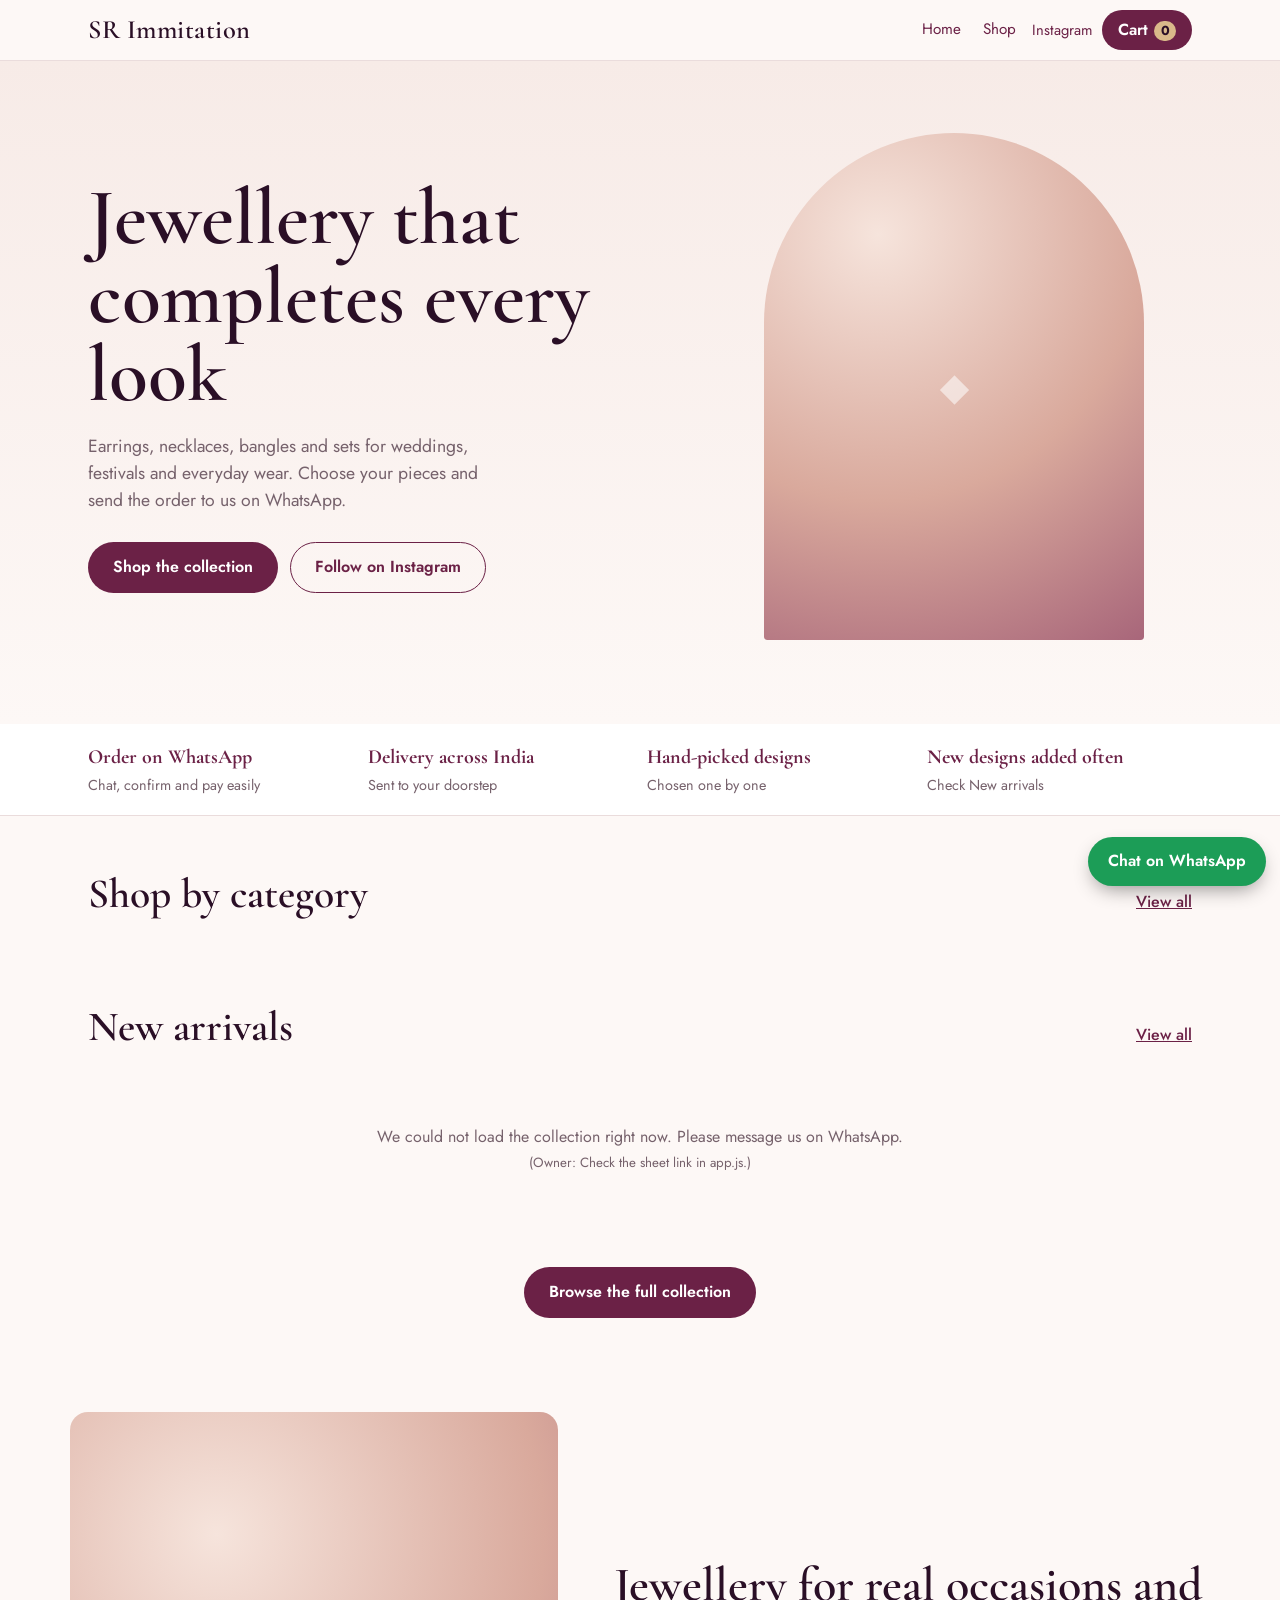
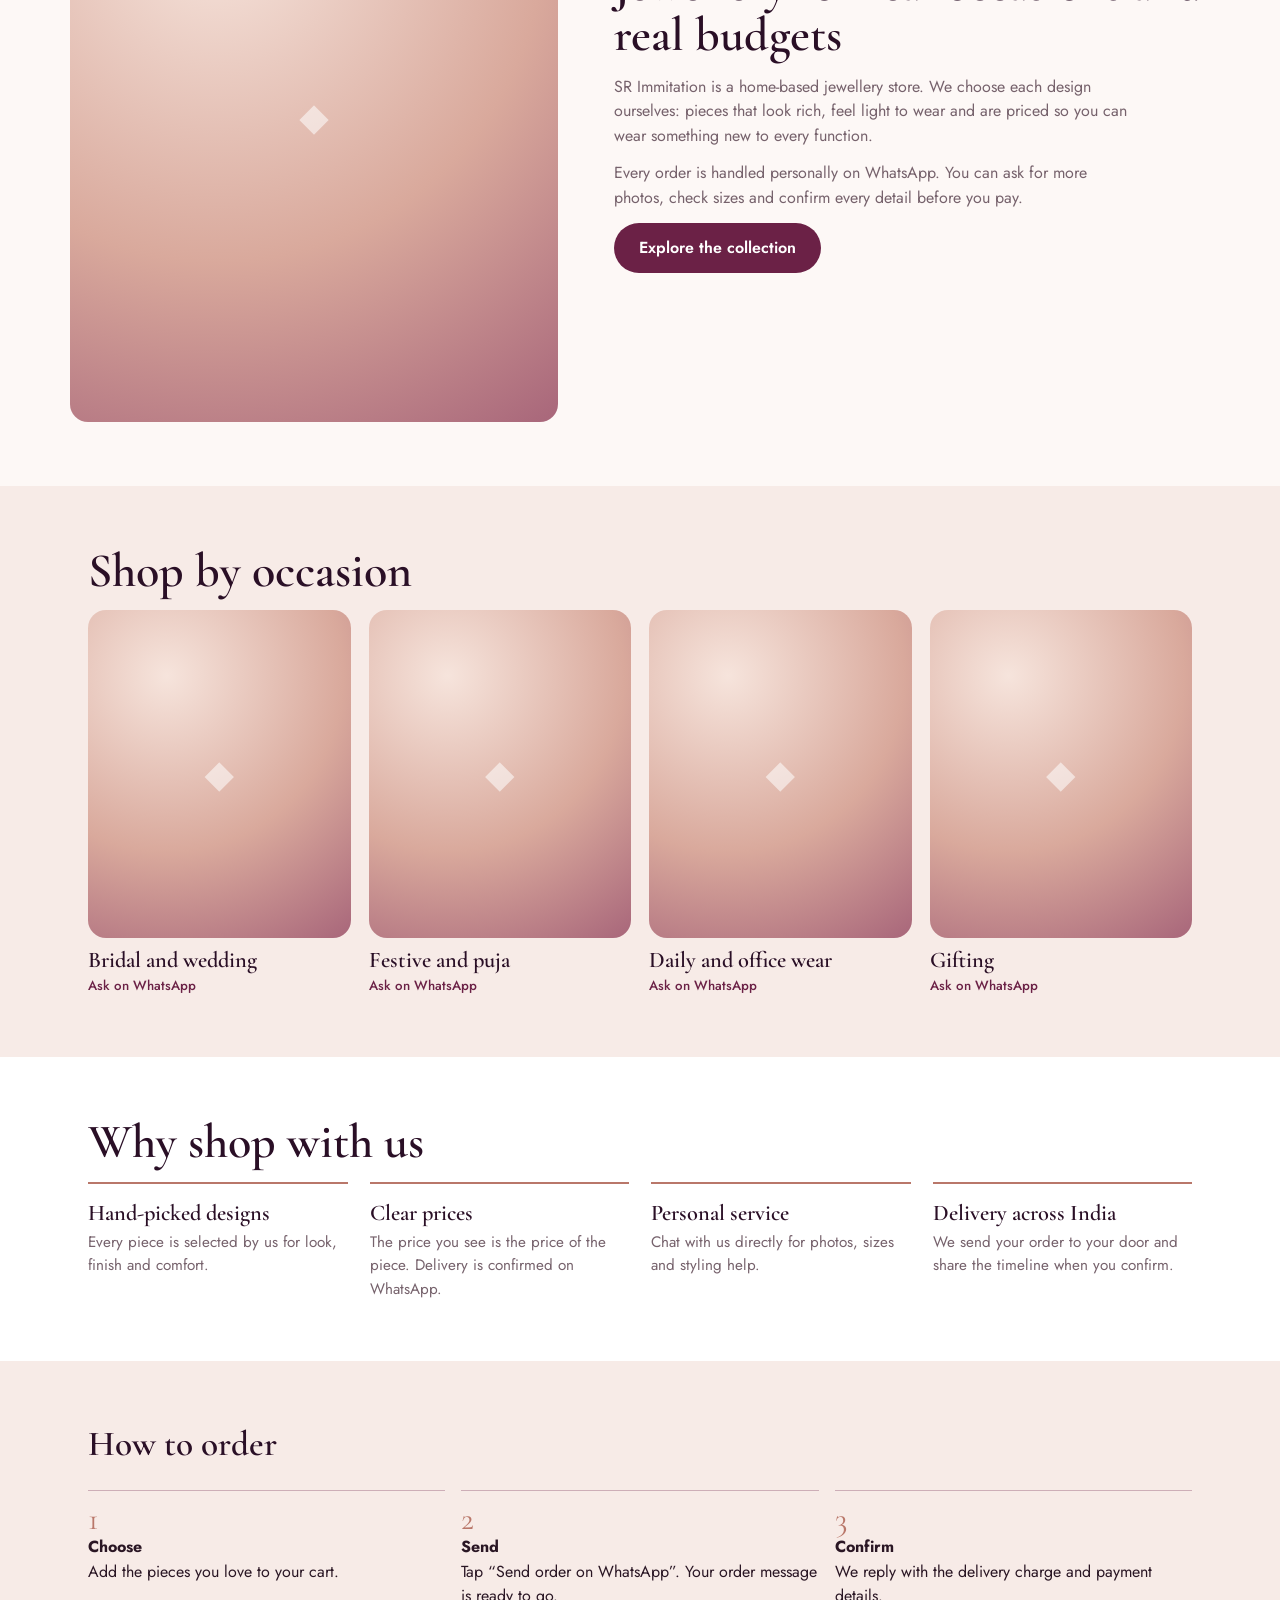
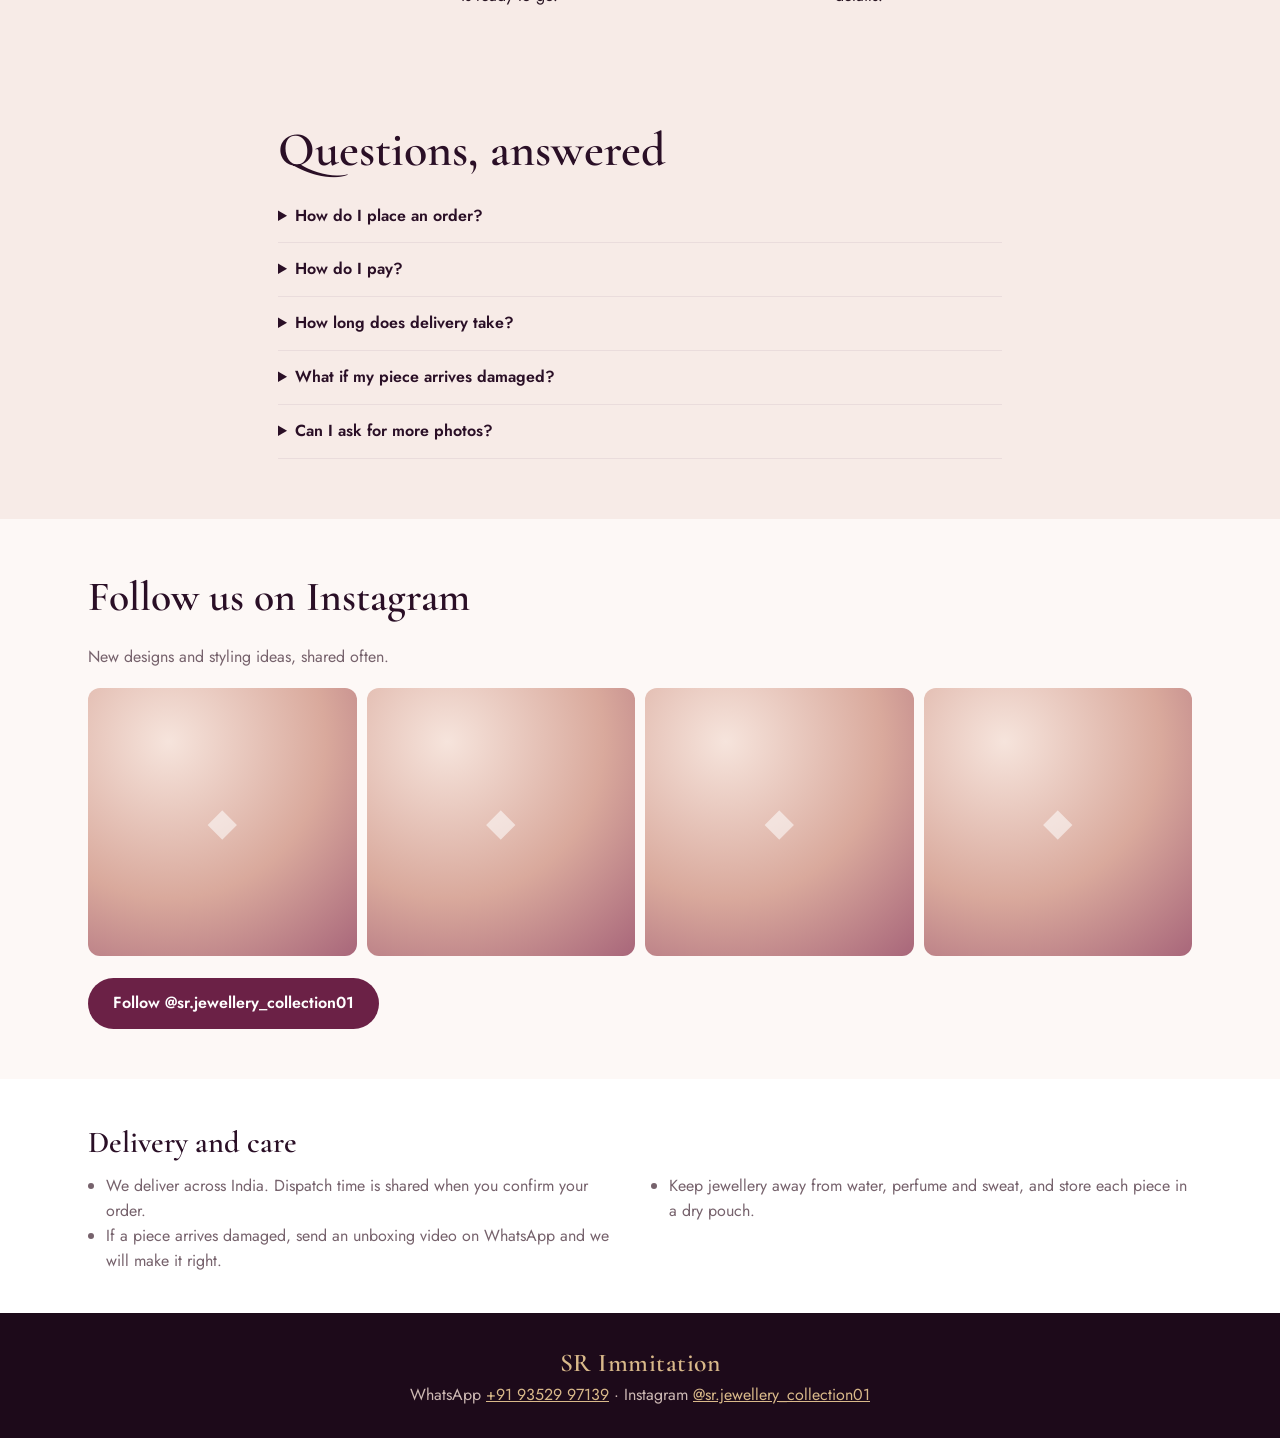
==== index.html @ 68cab9f4 "Add files via upload" ====
<!DOCTYPE html>
<html lang="en">
<head>
<meta charset="utf-8">
<meta name="viewport" content="width=device-width,initial-scale=1">
<title>SR Immitation | Imitation Jewellery</title>
<meta name="description" content="SR Immitation: earrings, necklaces, bangles and sets. Pick your pieces and order on WhatsApp.">
<meta name="theme-color" content="#2a0f26">
<link rel="preconnect" href="https://fonts.googleapis.com">
<link href="https://fonts.googleapis.com/css2?family=Cormorant+Garamond:ital,wght@0,500;0,600;1,500&family=Jost:wght@400;500;600&display=swap" rel="stylesheet">
<link rel="stylesheet" href="style.css">
</head>
<body>
<header><div class="wrap">
  <a class="brand" href="index.html">SR Immitation</a>
  <div class="nav"><a class="nl" href="index.html">Home</a><a class="nl" href="shop.html">Shop</a><a class="ig" id="igTop" target="_blank" rel="noopener">Instagram</a>
  <button class="cartbtn" id="openCart" aria-label="Open cart">Cart<b id="count">0</b></button></div>
</div></header>
<section class="hero"><div class="wrap hero-in">
  <div><h1>Jewellery that completes every look</h1>
  <p>Earrings, necklaces, bangles and sets for weddings, festivals and everyday wear. Choose your pieces and send the order to us on WhatsApp.</p>
  <div class="row"><a class="btn gold" href="shop.html">Shop the collection</a><a class="btn ghost" id="igHero" target="_blank" rel="noopener">Follow on Instagram</a></div></div>
  <figure class="im top" style="--r:3/4"><img src="images/hero.jpg" alt="SR Immitation jewellery" loading="lazy" onerror="this.remove()"></figure>
</div></section>
<section class="strip"><div class="wrap">
  <div><b>Order on WhatsApp</b><span>Chat, confirm and pay easily</span></div>
  <div><b>Delivery across India</b><span>Sent to your doorstep</span></div>
  <div><b>Hand-picked designs</b><span>Chosen one by one</span></div>
  <div><b>New designs added often</b><span>Check New arrivals</span></div>
</div></section>
<section class="wrap block"><div class="bh"><h2>Shop by category</h2><a class="more" href="shop.html">View all</a></div>
<div class="tiles" id="cats"></div></section>
<section class="wrap block"><div class="bh"><h2>New arrivals</h2><a class="more" href="shop.html">View all</a></div>
<div class="grid" id="grid" data-limit="8"><p class="msg">Loading the collection…</p></div>
<div style="text-align:center;padding-bottom:30px"><a class="btn dark" href="shop.html">Browse the full collection</a></div></section>
<section class="wrap story"><figure class="im " style="--r:4/5"><img src="images/story.jpg" alt="Jewellery being styled" loading="lazy" onerror="this.remove()"></figure>
<div><h2>Jewellery for real occasions and real budgets</h2>
<p>SR Immitation is a home-based jewellery store. We choose each design ourselves: pieces that look rich, feel light to wear and are priced so you can wear something new to every function.</p>
<p>Every order is handled personally on WhatsApp. You can ask for more photos, check sizes and confirm every detail before you pay.</p>
<a class="btn gold" href="shop.html">Explore the collection</a></div></section>
<section class="sec"><div class="wrap"><h2>Shop by occasion</h2><div class="occ"><a data-wa="bridal jewellery"><figure class="im "><img src="images/occasion-bridal.jpg" alt="Bridal and wedding" loading="lazy" onerror="this.remove()"></figure><h3>Bridal and wedding</h3><small>Ask on WhatsApp</small></a><a data-wa="festive jewellery"><figure class="im "><img src="images/occasion-festive.jpg" alt="Festive and puja" loading="lazy" onerror="this.remove()"></figure><h3>Festive and puja</h3><small>Ask on WhatsApp</small></a><a data-wa="daily wear jewellery"><figure class="im "><img src="images/occasion-daily.jpg" alt="Daily and office wear" loading="lazy" onerror="this.remove()"></figure><h3>Daily and office wear</h3><small>Ask on WhatsApp</small></a><a data-wa="a gift"><figure class="im "><img src="images/occasion-gifting.jpg" alt="Gifting" loading="lazy" onerror="this.remove()"></figure><h3>Gifting</h3><small>Ask on WhatsApp</small></a></div></div></section>
<section class="sec white"><div class="wrap"><h2>Why shop with us</h2><div class="why">
<div><h3>Hand-picked designs</h3><p>Every piece is selected by us for look, finish and comfort.</p></div>
<div><h3>Clear prices</h3><p>The price you see is the price of the piece. Delivery is confirmed on WhatsApp.</p></div>
<div><h3>Personal service</h3><p>Chat with us directly for photos, sizes and styling help.</p></div>
<div><h3>Delivery across India</h3><p>We send your order to your door and share the timeline when you confirm.</p></div>
</div></div></section>
<section class="steps"><div class="wrap">
  <h2>How to order</h2>
  <ol>
    <li><strong>Choose</strong><br>Add the pieces you love to your cart.</li>
    <li><strong>Send</strong><br>Tap “Send order on WhatsApp”. Your order message is ready to go.</li>
    <li><strong>Confirm</strong><br>We reply with the delivery charge and payment details.</li>
  </ol>
</div></section>
<section class="sec"><div class="wrap faq"><h2>Questions, answered</h2>
<details><summary>How do I place an order?</summary><p>Add pieces to your cart and tap “Send order on WhatsApp”. Your order message opens ready to send. We reply to confirm.</p></details>
<details><summary>How do I pay?</summary><p>Payment options are shared on WhatsApp when we confirm your order.</p></details>
<details><summary>How long does delivery take?</summary><p>It depends on your city. We share the dispatch and delivery time when you confirm your order.</p></details>
<details><summary>What if my piece arrives damaged?</summary><p>Send an unboxing video on WhatsApp and we will help you.</p></details>
<details><summary>Can I ask for more photos?</summary><p>Yes. Message us on WhatsApp and we will send more photos or a short video of the piece.</p></details>
</div></section>
<section class="wrap block" style="padding-bottom:50px"><div class="bh"><h2>Follow us on Instagram</h2></div><p style="color:var(--mut)">New designs and styling ideas, shared often.</p><div class="igg"><a class="igl" target="_blank" rel="noopener" aria-label="Instagram photo 1"><figure class="im " style="--r:1/1"><img src="images/insta-1.jpg" alt="Instagram photo" loading="lazy" onerror="this.remove()"></figure></a><a class="igl" target="_blank" rel="noopener" aria-label="Instagram photo 2"><figure class="im " style="--r:1/1"><img src="images/insta-2.jpg" alt="Instagram photo" loading="lazy" onerror="this.remove()"></figure></a><a class="igl" target="_blank" rel="noopener" aria-label="Instagram photo 3"><figure class="im " style="--r:1/1"><img src="images/insta-3.jpg" alt="Instagram photo" loading="lazy" onerror="this.remove()"></figure></a><a class="igl" target="_blank" rel="noopener" aria-label="Instagram photo 4"><figure class="im " style="--r:1/1"><img src="images/insta-4.jpg" alt="Instagram photo" loading="lazy" onerror="this.remove()"></figure></a></div><a class="btn dark" id="igBand" target="_blank" rel="noopener">Follow @sr.jewellery_collection01</a></section>
<section class="care"><div class="wrap">
  <h2>Delivery and care</h2>
  <ul>
    <li>We deliver across India. Dispatch time is shared when you confirm your order.</li>
    <li>If a piece arrives damaged, send an unboxing video on WhatsApp and we will make it right.</li>
    <li>Keep jewellery away from water, perfume and sweat, and store each piece in a dry pouch.</li>
  </ul>
</div></section>
<footer>
  <span class="brand">SR Immitation</span>
  <p>WhatsApp <a id="waFoot" target="_blank" rel="noopener"></a> · Instagram <a id="igFoot" target="_blank" rel="noopener"></a></p>
</footer>

<a class="wafab" id="waFab" target="_blank" rel="noopener">Chat on WhatsApp</a>
<div class="toast" id="toast" role="status"></div>

<dialog id="detail"><button class="close" aria-label="Close" onclick="this.closest('dialog').close()">×</button><div class="d-in" id="dIn"></div></dialog>
<dialog id="drawer">
  <button class="close" id="closeCart" aria-label="Close cart">×</button>
  <h2>Your cart</h2>
  <div id="lines"></div>
  <div id="checkout">
    <div class="total"><span>Total</span><span id="total">₹0</span></div>
    <input id="cName" placeholder="Your name" autocomplete="name">
    <textarea id="cAddr" rows="3" placeholder="Delivery address with pincode" autocomplete="street-address"></textarea>
    <button class="btn send" id="send">Send order on WhatsApp</button>
  </div>
</dialog>

<script src="app.js"></script>
</body>
</html>
---- style.css ----
:root{--plum:#2a0f26;--wine:#6b2146;--rose:#b9776a;--gold:#d9b98a;--gold2:#8c6a3a;--pearl:#fdf8f6;--blush:#f7ebe7;--card:#fff;--ink:#2a1624;--mut:#76626c;--line:#eadcdc;--wa:#1c9d57}
*{box-sizing:border-box;margin:0}
html{scroll-behavior:smooth}
body{font:16px/1.55 Jost,system-ui,sans-serif;background:var(--pearl);color:var(--ink);padding-bottom:env(safe-area-inset-bottom,0)}
h1,h2,h3,.brand{font-family:"Cormorant Garamond",Georgia,serif;font-weight:600}
a{color:inherit}
:focus-visible{outline:3px solid var(--rose);outline-offset:2px}
.wrap{max-width:1140px;margin:0 auto;padding:0 18px}
header{position:sticky;top:0;z-index:20;background:rgba(253,248,246,.92);backdrop-filter:blur(8px);color:var(--plum);border-bottom:1px solid var(--line);padding-top:env(safe-area-inset-top,0)}
header .wrap{display:flex;align-items:center;justify-content:space-between;height:60px}
.brand{font-size:1.65rem;letter-spacing:.02em;text-decoration:none}
.nav{display:flex;gap:10px;align-items:center}
.nav a.ig{font-size:.92rem;text-decoration:none;color:var(--wine)}
.cartbtn{background:var(--wine);color:#fff;border:0;border-radius:999px;padding:8px 16px;font:inherit;font-weight:600;cursor:pointer}
.cartbtn b{display:inline-block;min-width:22px;margin-left:6px;background:var(--gold);color:var(--plum);border-radius:999px;font-size:.82rem;padding:0 6px}
.hero{background:linear-gradient(180deg,var(--blush),var(--pearl));color:var(--ink);overflow:hidden}
.hero-in{display:grid;gap:28px;padding:56px 18px 64px;align-items:center}
@media(min-width:820px){.hero-in{grid-template-columns:1.2fr .8fr;padding:84px 18px 92px}}
.hero h1{font-size:clamp(2.8rem,10vw,5rem);line-height:.98;color:var(--plum)}
.hero p{margin:18px 0 28px;max-width:38ch;font-size:1.1rem;color:var(--mut)}
.row{display:flex;gap:12px;flex-wrap:wrap}
.btn{display:inline-block;border-radius:999px;padding:12px 24px;font:inherit;font-weight:600;text-decoration:none;border:1px solid transparent;cursor:pointer}
.btn.gold{background:var(--wine);color:#fff}
.btn.ghost{border-color:var(--wine);color:var(--wine)}
.arch{display:none;justify-self:center;width:min(300px,100%);aspect-ratio:3/4;border:1px solid rgba(217,185,138,.55);border-radius:999px 999px 14px 14px;padding:10px}
.arch div{height:100%;border-radius:999px 999px 8px 8px;background:linear-gradient(170deg,rgba(185,119,106,.28),rgba(91,26,63,.2));display:grid;place-items:center}
@media(min-width:820px){.arch{display:block}}
.shop{padding:34px 0 8px}
.shop h2{font-size:clamp(2rem,6vw,2.8rem);color:var(--plum)}
.tools{display:flex;flex-wrap:wrap;gap:10px;margin:16px 0 8px}
.tools input,.tools select{font:inherit;padding:10px 14px;border:1px solid var(--line);border-radius:999px;background:var(--card);color:var(--ink)}
.tools input{flex:1 1 200px}
.chips{display:flex;gap:8px;overflow-x:auto;padding:8px 0 14px;scrollbar-width:none}
.chip{flex:none;border:1px solid var(--line);background:var(--card);color:var(--ink);border-radius:999px;padding:8px 18px;font:inherit;cursor:pointer}
.chip[aria-pressed=true]{background:var(--wine);color:#fff;border-color:var(--wine)}
.grid{display:grid;grid-template-columns:repeat(2,1fr);gap:14px;padding:6px 0 48px}
@media(min-width:760px){.grid{grid-template-columns:repeat(3,1fr);gap:22px}}
@media(min-width:1020px){.grid{grid-template-columns:repeat(4,1fr)}}
.card{display:flex;flex-direction:column;background:var(--card);border-radius:14px;overflow:hidden;box-shadow:0 1px 0 var(--line),0 10px 24px -18px rgba(42,15,38,.5)}
.ph{position:relative;aspect-ratio:4/5;background:linear-gradient(160deg,#ead9cf,#c99a8e 55%,#7a2552);cursor:zoom-in;display:grid;place-items:center;overflow:hidden}
.ph img{position:absolute;inset:0;width:100%;height:100%;object-fit:cover}
.tag{position:absolute;top:10px;left:10px;font-size:.78rem;font-weight:600;padding:3px 11px;border-radius:999px;background:var(--gold);color:var(--plum)}
.tag.out{background:var(--plum);color:#fff}
.info{padding:12px 14px 14px;display:flex;flex-direction:column;gap:2px;flex:1}
.info h3{font-size:1.3rem;line-height:1.1;color:var(--plum)}
.info small{color:var(--mut);font-size:.84rem}
.price{font-weight:600;color:var(--wine);margin-top:4px;font-size:1.05rem}
.acts{display:flex;gap:8px;margin-top:auto;padding-top:12px}
.acts button{flex:1;border-radius:999px;padding:9px 4px;font:inherit;font-size:.9rem;font-weight:600;cursor:pointer}
.add{background:var(--wine);color:#fff;border:1px solid var(--wine)}
.ord{background:none;color:var(--wa);border:1px solid var(--wa)}
.acts button:disabled{opacity:.4;cursor:not-allowed}
.msg{grid-column:1/-1;text-align:center;color:var(--mut);padding:44px 0}
.steps{background:var(--blush);color:var(--ink);padding:56px 0}
.steps h2{color:var(--plum);font-size:2.2rem;margin-bottom:18px}
.steps ol{display:grid;gap:16px;padding:0;list-style:none;counter-reset:s}
@media(min-width:760px){.steps ol{grid-template-columns:repeat(3,1fr)}}
.steps li{counter-increment:s;border-top:1px solid rgba(107,33,70,.3);padding-top:12px}
.steps li::before{content:counter(s);font-family:"Cormorant Garamond",serif;font-size:2rem;color:var(--rose);display:block;line-height:1}
.care{padding:40px 0;background:var(--card)}
.care h2{font-size:1.9rem;color:var(--plum);margin-bottom:8px}
.care ul{padding-left:18px;color:var(--mut)}
footer{background:#1d0a1a;color:#cdb9b4;padding:30px 18px;text-align:center}
footer .brand{font-size:1.6rem;color:var(--gold);display:block}
footer a{color:var(--gold)}
.wafab{position:fixed;right:14px;bottom:calc(14px + env(safe-area-inset-bottom,0px));z-index:15;background:var(--wa);color:#fff;border-radius:999px;padding:12px 20px;font-weight:600;text-decoration:none;box-shadow:0 8px 20px -6px rgba(0,0,0,.45)}
dialog{border:0;border-radius:16px;padding:0;background:var(--card);color:var(--ink)}
dialog::backdrop{background:rgba(26,8,23,.66)}
.close{position:absolute;top:8px;right:12px;background:none;border:0;font-size:1.9rem;line-height:1;cursor:pointer;color:var(--ink);z-index:2}
#detail{width:min(860px,94vw);max-height:92vh;overflow:auto}
.d-in{display:grid}
@media(min-width:720px){.d-in{grid-template-columns:1fr 1fr}}
.d-in .ph{aspect-ratio:1;cursor:default;border-radius:0}
.d-txt{padding:26px 22px;display:flex;flex-direction:column;gap:8px}
.d-txt h3{font-size:2rem;line-height:1.05;color:var(--plum)}
#drawer{margin:0 0 0 auto;height:100%;max-height:100%;width:min(430px,100vw);max-width:100vw;border-radius:0;padding:22px 18px;overflow:auto}
#drawer h2{font-size:1.9rem;color:var(--plum)}
.li{display:flex;justify-content:space-between;align-items:center;gap:10px;padding:12px 0;border-bottom:1px solid var(--line)}
.qty{display:flex;align-items:center;gap:10px}
.qty button{width:30px;height:30px;border-radius:50%;border:1px solid var(--line);background:none;cursor:pointer;color:var(--ink)}
#drawer input,#drawer textarea{width:100%;margin-top:10px;padding:11px 12px;border:1px solid var(--line);border-radius:10px;font:inherit;background:var(--pearl);color:var(--ink)}
.total{display:flex;justify-content:space-between;font-weight:600;font-size:1.15rem;padding:16px 0 2px}
.send{width:100%;background:var(--wa);color:#fff;margin-top:12px;padding:14px}
.toast{position:fixed;left:50%;bottom:84px;transform:translateX(-50%);background:var(--plum);color:var(--gold);padding:10px 20px;border-radius:999px;font-weight:500;z-index:50;opacity:0;pointer-events:none;transition:opacity .25s}
.toast.on{opacity:1}
@media(prefers-reduced-motion:reduce){html{scroll-behavior:auto}.toast{transition:none}}

.nav .nl{font-size:.95rem;text-decoration:none;color:var(--wine);padding:4px 6px}
@media(max-width:600px){.nav .ig{display:none}}
.block{padding-top:46px}
.bh{display:flex;justify-content:space-between;align-items:baseline;margin-bottom:16px}
.bh h2{font-size:clamp(1.9rem,5.5vw,2.6rem);color:var(--plum)}
.more{color:var(--wine);font-weight:500}
.tiles{display:grid;grid-template-columns:repeat(2,1fr);gap:14px;margin-bottom:6px}
@media(min-width:760px){.tiles{grid-template-columns:repeat(4,1fr)}}
.tile{display:flex;flex-direction:column;justify-content:flex-end;min-height:150px;padding:16px;border-radius:14px;text-decoration:none;color:#fff;background:linear-gradient(160deg,var(--wine),var(--plum))}
.tile:nth-child(3n+2){background:linear-gradient(160deg,#9a5a52,#5b1a3f)}
.tile:nth-child(3n){background:linear-gradient(160deg,#7a2552,#2a0f26)}
.tile span{font-family:"Cormorant Garamond",serif;font-size:1.6rem;font-weight:600;color:var(--gold)}
.tile small{opacity:.8}
.btn.dark{background:var(--wine);color:#fff}
.igband{background:linear-gradient(120deg,var(--wine),var(--plum));color:#f4e6e1;text-align:center;padding:52px 0}
.igband h2{font-size:2.2rem;color:var(--gold)}
.igband p{margin:8px 0 20px}
.shop{padding-top:40px}

.hero-in{padding:44px 18px 56px}
@media(min-width:820px){.hero-in{grid-template-columns:1.1fr .9fr;padding:72px 18px 84px;gap:48px}}
.im{position:relative;overflow:hidden;border-radius:18px;margin:0;aspect-ratio:var(--r,4/5);background:radial-gradient(circle at 30% 20%,#f6e4dc,#d9a99c 55%,#a8667a)}
.im::before{content:"\25C6";position:absolute;inset:0;display:grid;place-items:center;font-size:2.4rem;color:rgba(255,255,255,.55)}
.im img{position:absolute;inset:0;width:100%;height:100%;object-fit:cover}
.im.top{border-radius:999px 999px 18px 18px}
.strip{background:var(--card);border-bottom:1px solid var(--line)}
.strip .wrap{display:grid;grid-template-columns:repeat(2,1fr);gap:14px;padding:18px}
@media(min-width:760px){.strip .wrap{grid-template-columns:repeat(4,1fr)}}
.strip b{display:block;color:var(--wine);font-family:"Cormorant Garamond",serif;font-size:1.25rem}
.strip span{color:var(--mut);font-size:.9rem}
.tile{position:relative;overflow:hidden}
.tile img{position:absolute;inset:0;width:100%;height:100%;object-fit:cover}
.tile::after{content:"";position:absolute;inset:0;background:linear-gradient(transparent 35%,rgba(42,15,38,.75))}
.tile span,.tile small{position:relative;z-index:2}
.story{display:grid;gap:30px;align-items:center;padding:64px 0}
@media(min-width:820px){.story{grid-template-columns:.9fr 1.1fr;gap:56px}}
.story h2,.sec h2{font-size:clamp(2rem,6vw,3rem);line-height:1.05;color:var(--plum);margin-bottom:14px}
.story p{color:var(--mut);margin-bottom:12px;max-width:52ch}
.sec{padding:60px 0;background:var(--blush)}
.sec.white{background:var(--card)}
.occ{display:grid;gap:18px;grid-template-columns:repeat(2,1fr)}
@media(min-width:900px){.occ{grid-template-columns:repeat(4,1fr)}}
.occ a{text-decoration:none;color:var(--ink)}
.occ .im{--r:4/5;margin-bottom:10px}
.occ h3{font-size:1.4rem;color:var(--plum);line-height:1.1}
.occ small{color:var(--wine);font-weight:500}
.why{display:grid;gap:22px;grid-template-columns:1fr}
@media(min-width:760px){.why{grid-template-columns:repeat(4,1fr)}}
.why div{border-top:2px solid var(--rose);padding-top:12px}
.why h3{font-size:1.4rem;color:var(--plum)}
.why p{color:var(--mut);font-size:.95rem}
.faq{max-width:760px}
.faq details{border-bottom:1px solid var(--line);padding:14px 0}
.faq summary{cursor:pointer;font-weight:600;color:var(--plum)}
.faq p{color:var(--mut);margin-top:8px}
.igg{display:grid;grid-template-columns:repeat(2,1fr);gap:10px;margin:18px 0 22px}
@media(min-width:760px){.igg{grid-template-columns:repeat(4,1fr)}}
.igg .im{--r:1/1;border-radius:12px;display:block}
.care ul{columns:1}
@media(min-width:760px){.care ul{columns:2;column-gap:40px}}
.tile{min-height:190px}
.hero .im{width:100%;max-width:380px;justify-self:center}
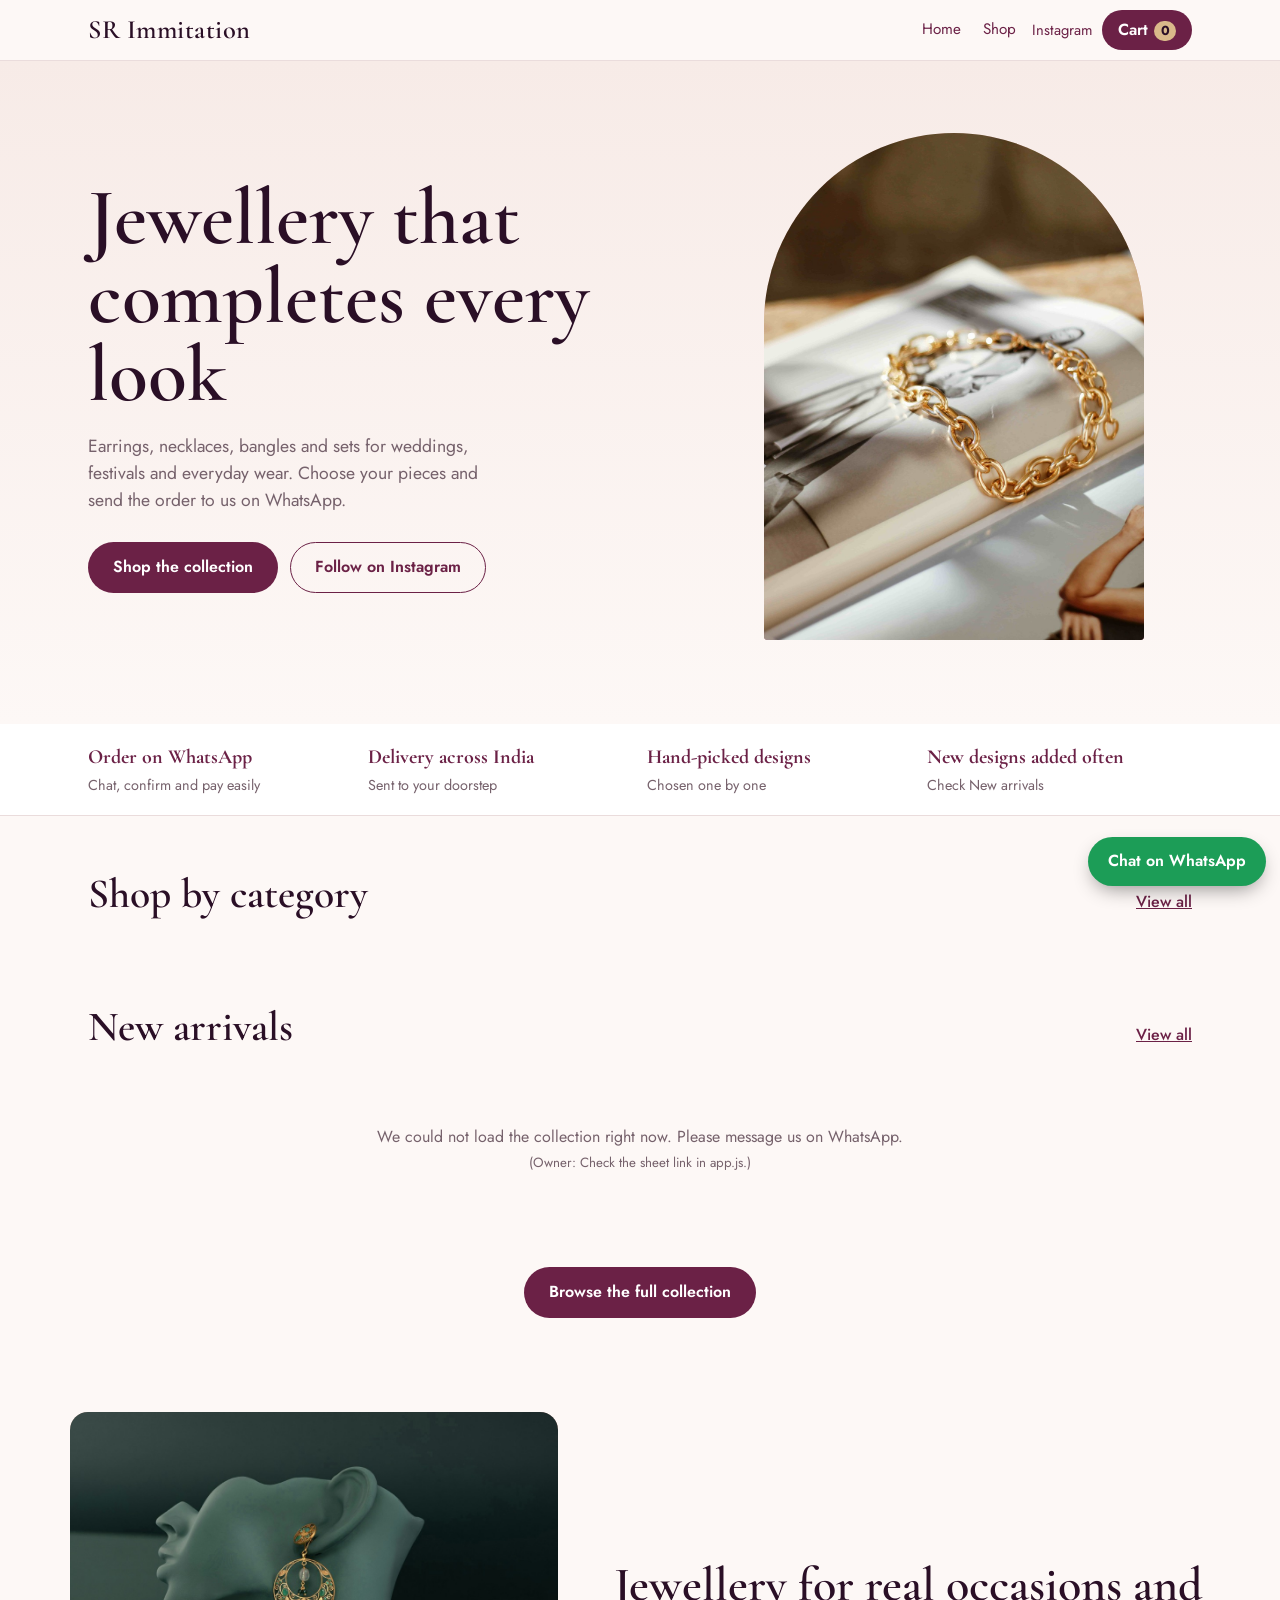
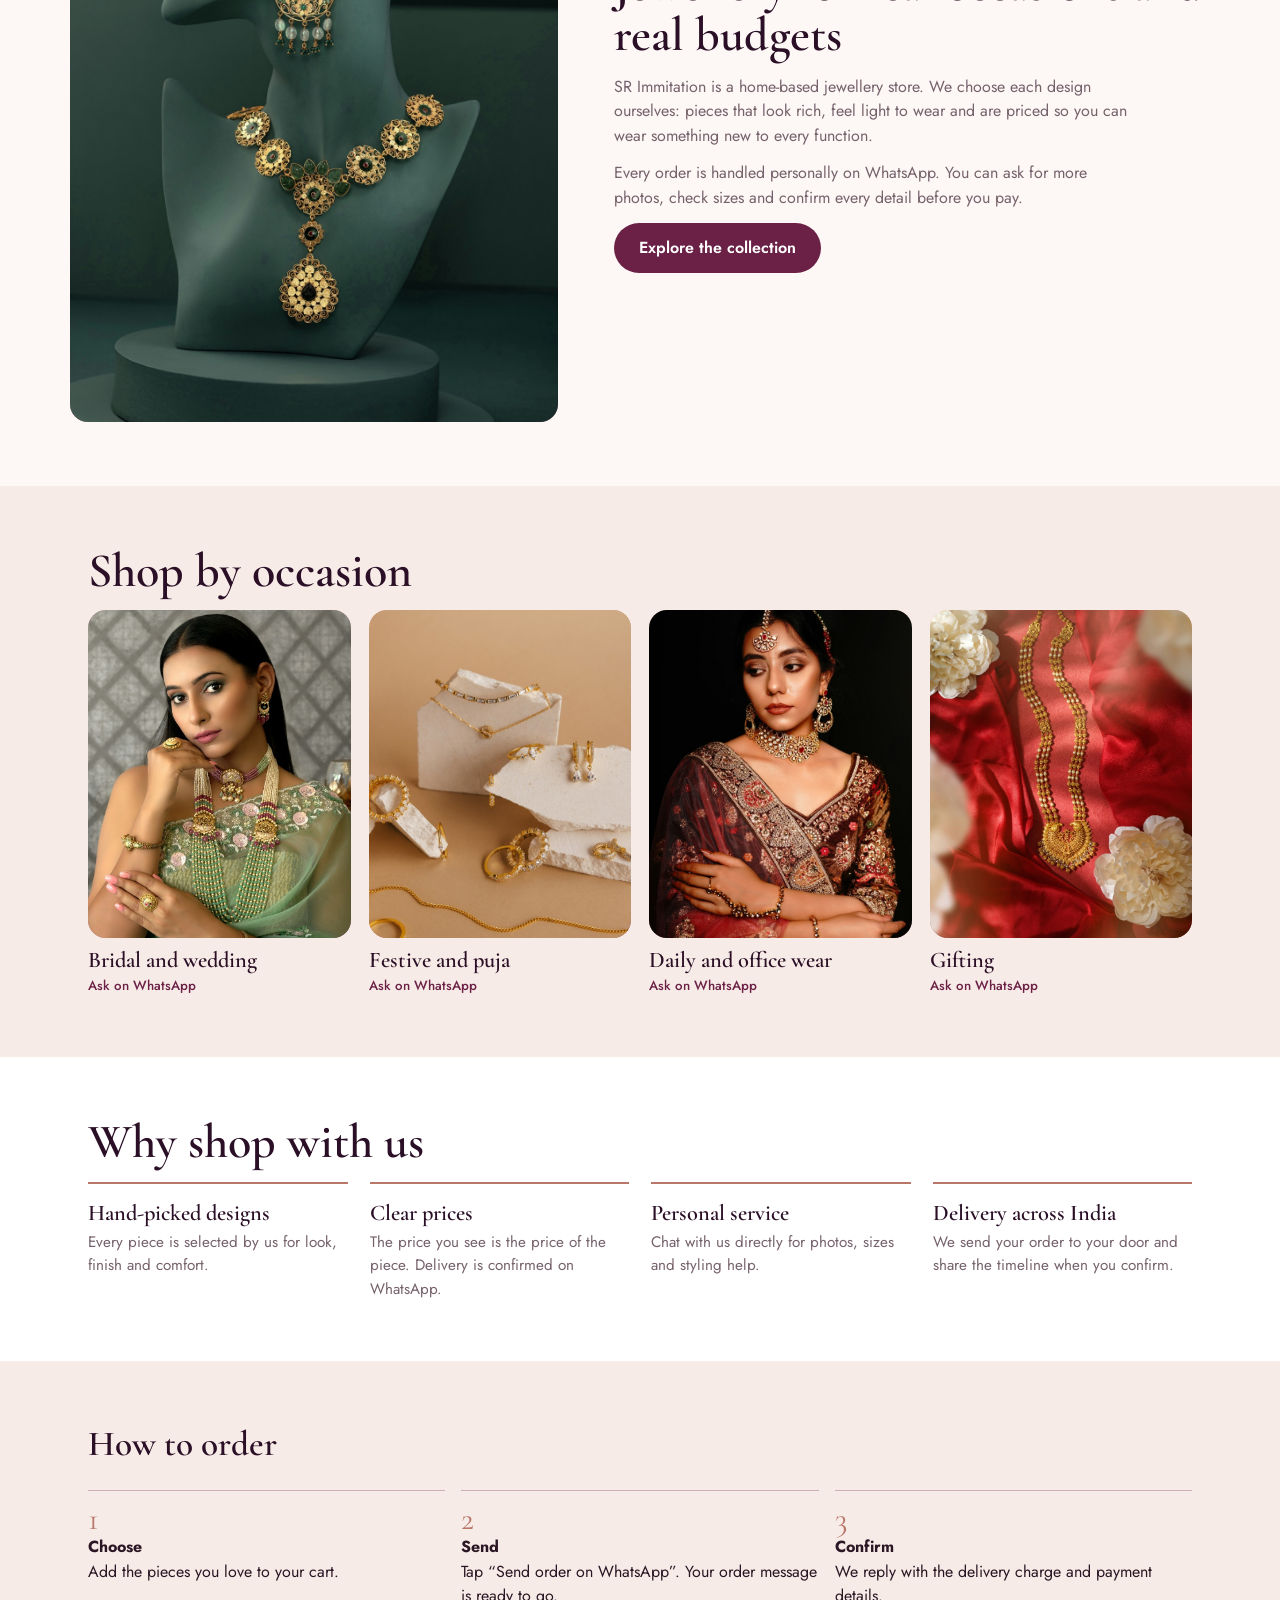
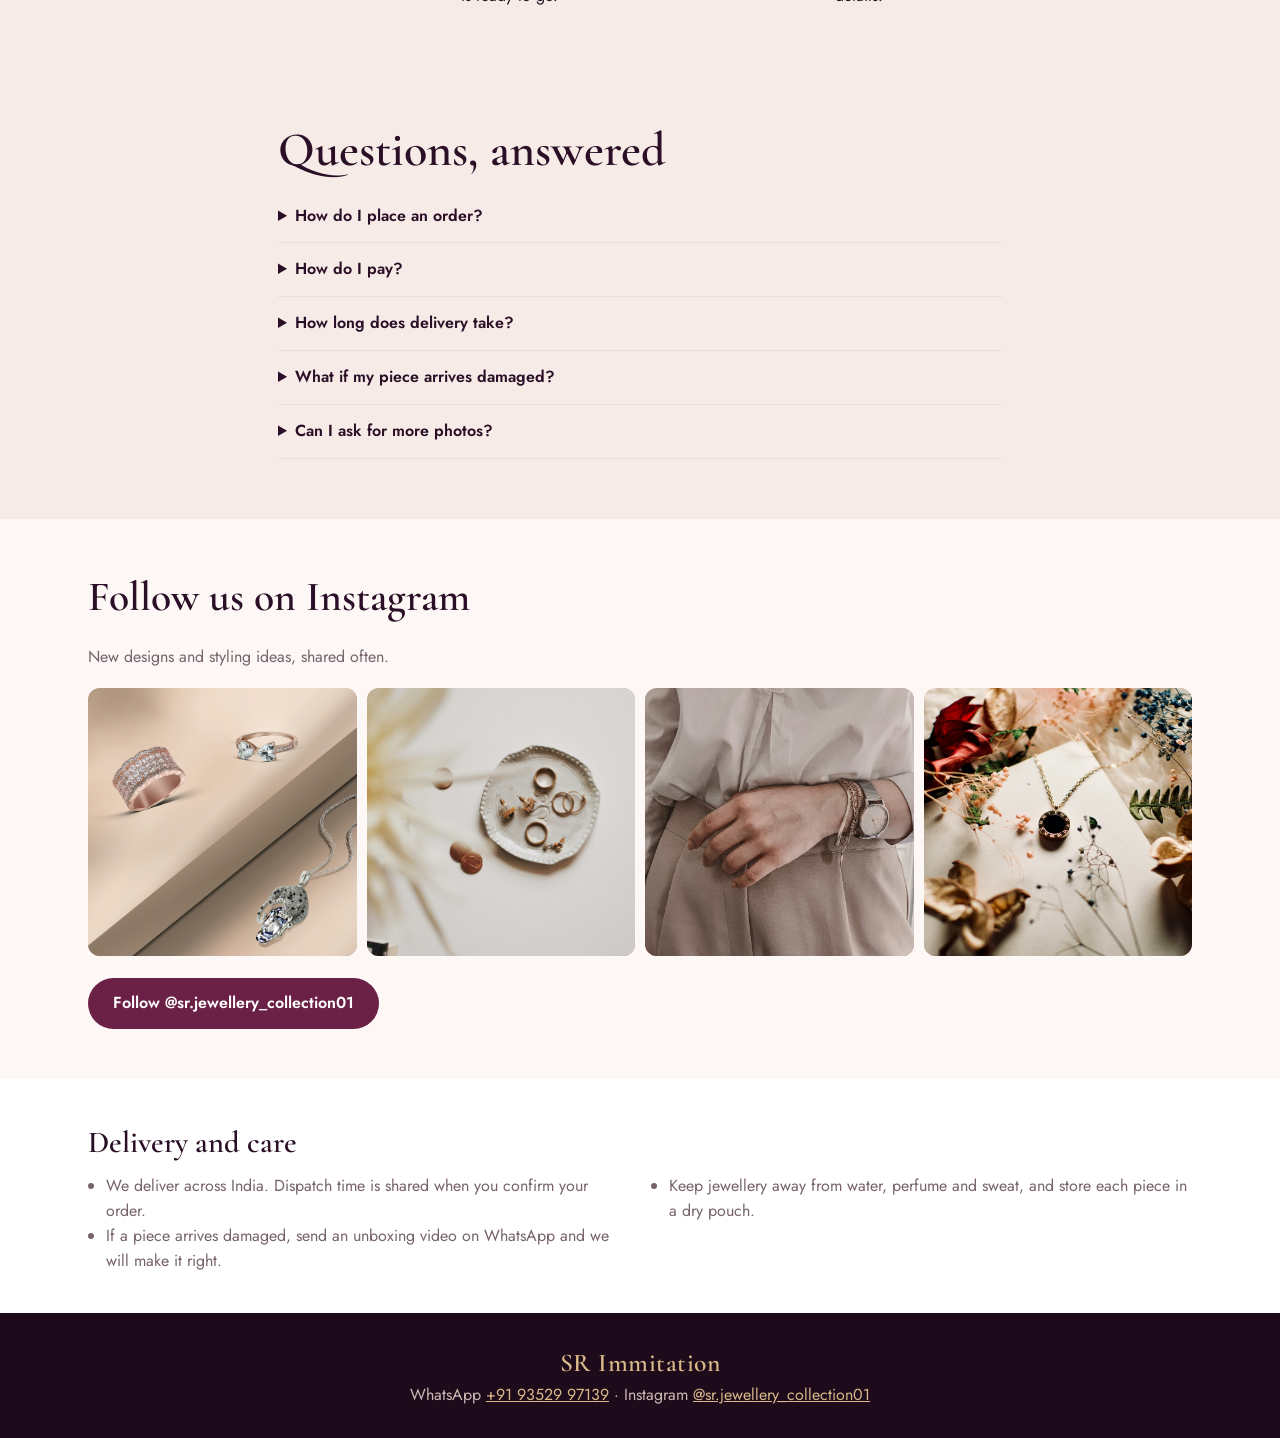
==== commit 20485fbe: "Add favicon and apple-touch-icon links to index.html" ====
--- a/index.html
+++ b/index.html
@@ -5,6 +5,9 @@
 <meta name="viewport" content="width=device-width,initial-scale=1">
 <title>SR Immitation | Imitation Jewellery</title>
 <meta name="description" content="SR Immitation: earrings, necklaces, bangles and sets. Pick your pieces and order on WhatsApp.">
+<link rel="icon" href="favicon.svg" type="image/svg+xml">
+<link rel="icon" href="favicon.png" sizes="32x32" type="image/png">
+<link rel="apple-touch-icon" href="apple-touch-icon.png">
 <meta name="theme-color" content="#2a0f26">
 <link rel="preconnect" href="https://fonts.googleapis.com">
 <link href="https://fonts.googleapis.com/css2?family=Cormorant+Garamond:ital,wght@0,500;0,600;1,500&family=Jost:wght@400;500;600&display=swap" rel="stylesheet">
